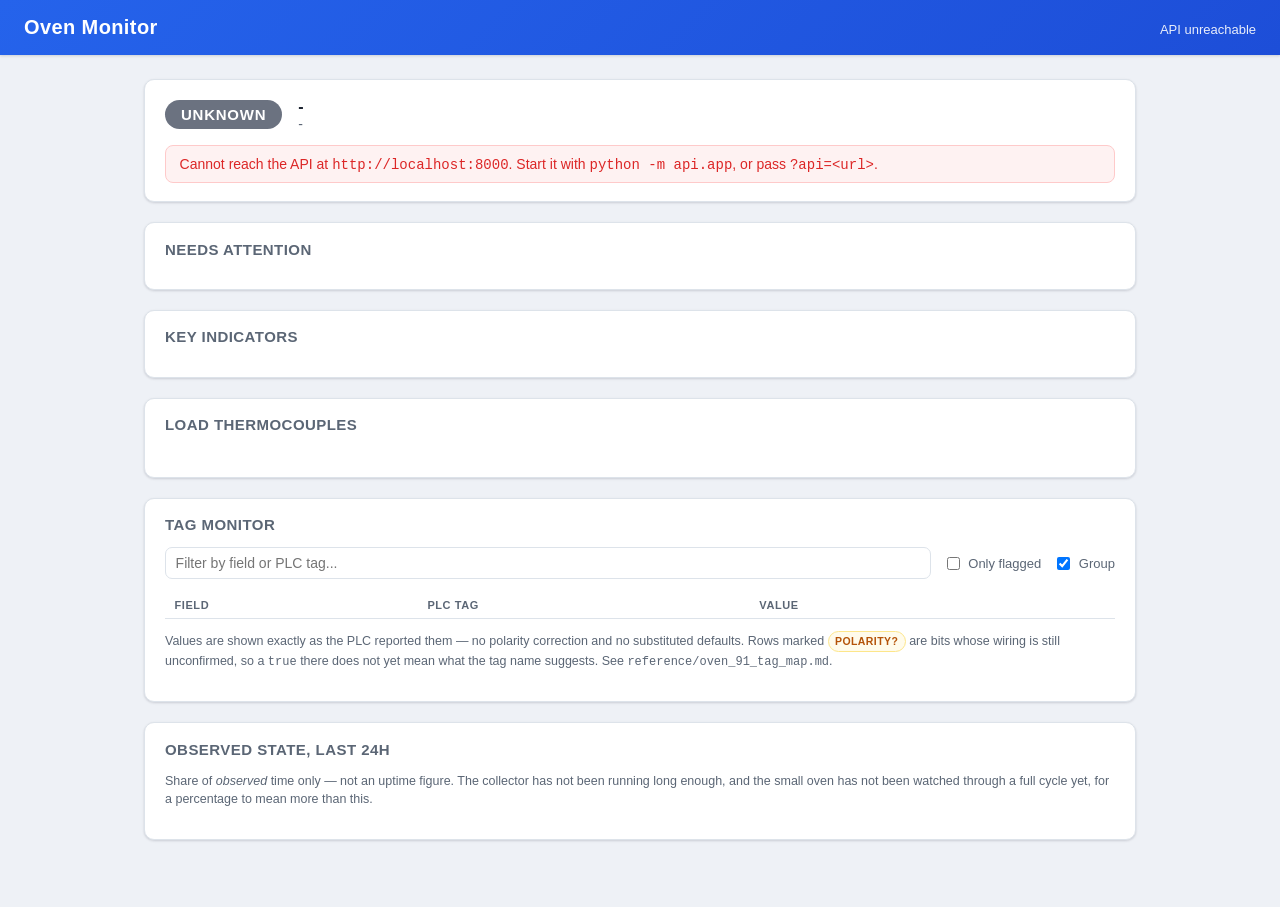
==== docs/index.html @ 99015d9e "Add read-only API and tag-monitor dashboard for the small oven Establishes the api/ and docs/ infras" ====
<!doctype html>
<html lang="en">
<head>
  <meta charset="utf-8">
  <meta name="viewport" content="width=device-width, initial-scale=1">
  <title>Oven Monitor</title>
  <link rel="stylesheet" href="style.css">
</head>
<body>
  <header class="app-header">
    <span class="app-header-title">Oven Monitor</span>
    <div class="app-header-meta">
      <span id="oven-picker-wrap" class="app-header-subtitle"></span>
      <span id="last-updated" class="app-header-subtitle">connecting...</span>
    </div>
  </header>

  <main>
    <section class="card">
      <div class="status-row">
        <span id="state-badge" class="badge UNKNOWN">UNKNOWN</span>
        <div>
          <div id="oven-name" style="font-weight: 700;">-</div>
          <div id="status-reason" class="status-reason">-</div>
        </div>
      </div>
      <div id="stale-banner" class="banner hidden"></div>
    </section>

    <section class="card">
      <h2>Needs attention</h2>
      <div id="attention-list"></div>
    </section>

    <section class="card">
      <h2>Key indicators</h2>
      <div id="tile-grid" class="tile-grid"></div>
    </section>

    <section class="card" id="probe-card">
      <h2>Load thermocouples</h2>
      <div id="probe-grid" class="probe-grid"></div>
      <p class="footnote" id="probe-note"></p>
    </section>

    <section class="card">
      <h2>Tag monitor</h2>
      <div class="table-tools">
        <input type="search" id="tag-filter" placeholder="Filter by field or PLC tag...">
        <label><input type="checkbox" id="only-flagged"> Only flagged</label>
        <label><input type="checkbox" id="group-tags" checked> Group</label>
      </div>
      <div class="overflow-wrap">
        <table id="tag-table">
          <thead>
            <tr>
              <th>Field</th>
              <th>PLC tag</th>
              <th>Value</th>
              <th></th>
            </tr>
          </thead>
          <tbody></tbody>
        </table>
      </div>
      <p class="footnote">
        Values are shown exactly as the PLC reported them &mdash; no polarity correction and no
        substituted defaults. Rows marked <span class="flag">polarity?</span> are bits whose
        wiring is still unconfirmed, so a <code>true</code> there does not yet mean what the tag
        name suggests. See <code>reference/oven_91_tag_map.md</code>.
      </p>
    </section>

    <section class="card">
      <h2>Observed state, last 24h</h2>
      <div id="state-summary"></div>
      <p class="footnote">
        Share of <em>observed</em> time only &mdash; not an uptime figure. The collector has not
        been running long enough, and the small oven has not been watched through a full cycle
        yet, for a percentage to mean more than this.
      </p>
    </section>
  </main>

  <script src="app.js"></script>
</body>
</html>
---- docs/style.css ----
/* Oven Monitor dashboard.
   Design tokens intentionally match granco_monitor's docs/style.css so the
   two dashboards read as siblings rather than as unrelated tools. */

:root {
  color-scheme: light dark;
  --color-bg: #eef1f6;
  --color-surface: #ffffff;
  --color-surface-alt: #f6f8fb;
  --color-border: #dde3ea;
  --color-text: #1c2430;
  --color-text-muted: #5b6675;
  --color-accent: #2563eb;
  --color-accent-dark: #1d4ed8;
  --radius: 10px;
  --shadow: 0 1px 3px rgba(15, 23, 42, 0.1), 0 1px 2px rgba(15, 23, 42, 0.06);

  --running: #16a34a;
  --idle: #d97706;
  --unknown: #6b7280;
  --fault: #dc2626;

  --warn: #dc2626;
  --warn-bg: #fef2f2;
  --warn-border: #fecaca;
  --note: #b45309;
  --note-bg: #fffbeb;
  --note-border: #fde68a;
  --ok: #16a34a;

  --mono: ui-monospace, SFMono-Regular, "SF Mono", Menlo, Consolas, monospace;
}

@media (prefers-color-scheme: dark) {
  :root {
    --color-bg: #14161a;
    --color-surface: #1e2126;
    --color-surface-alt: #24272d;
    --color-border: #2c2f36;
    --color-text: #e8eaed;
    --color-text-muted: #9aa0a6;
    --color-accent: #3b82f6;
    --color-accent-dark: #2563eb;
    --shadow: 0 1px 3px rgba(0, 0, 0, 0.4), 0 1px 2px rgba(0, 0, 0, 0.3);

    --warn: #f87171;
    --warn-bg: #3a1414;
    --warn-border: #7f1d1d;
    --note: #fbbf24;
    --note-bg: #3a2e14;
    --note-border: #78350f;
  }
}

* { box-sizing: border-box; }

body {
  margin: 0;
  padding: 0 0 3rem;
  background: var(--color-bg);
  color: var(--color-text);
  font-family: -apple-system, BlinkMacSystemFont, "Segoe UI", Roboto, "Helvetica Neue", Arial, sans-serif;
  font-size: 16px;
}

/* Header ------------------------------------------------------ */

.app-header {
  display: flex;
  align-items: baseline;
  justify-content: space-between;
  flex-wrap: wrap;
  gap: 10px;
  padding: 16px 24px;
  margin-bottom: 1.5rem;
  background: linear-gradient(135deg, var(--color-accent), var(--color-accent-dark));
  color: #fff;
  box-shadow: var(--shadow);
}

.app-header-title { font-size: 20px; font-weight: 700; letter-spacing: 0.02em; }
.app-header-meta { display: flex; align-items: baseline; gap: 1rem; }
.app-header-subtitle { font-size: 13px; font-weight: 400; opacity: 0.9; }

/* Layout ------------------------------------------------------ */

main { max-width: 1040px; margin: 0 auto; padding: 0 1.5rem; }

.card {
  background: var(--color-surface);
  border: 1px solid var(--color-border);
  border-radius: var(--radius);
  box-shadow: var(--shadow);
  padding: 1.1rem 1.25rem;
  margin-bottom: 1.25rem;
}

.card h2 {
  margin: 0 0 0.85rem;
  font-size: 15px;
  font-weight: 700;
  letter-spacing: 0.03em;
  text-transform: uppercase;
  color: var(--color-text-muted);
}

/* Status ------------------------------------------------------ */

.status-row { display: flex; align-items: center; flex-wrap: wrap; gap: 1rem; }

.badge {
  display: inline-block;
  padding: 0.4rem 1rem;
  border-radius: 999px;
  font-size: 15px;
  font-weight: 700;
  letter-spacing: 0.05em;
  color: #fff;
  background: var(--unknown);
}
.badge.RUNNING { background: var(--running); }
.badge.IDLE    { background: var(--idle); }
.badge.FAULT   { background: var(--fault); }
.badge.UNKNOWN { background: var(--unknown); }

.status-reason { color: var(--color-text-muted); font-size: 14px; }

.banner {
  margin-top: 0.85rem;
  padding: 0.6rem 0.85rem;
  border-radius: 8px;
  font-size: 14px;
  border: 1px solid var(--warn-border);
  background: var(--warn-bg);
  color: var(--warn);
}
.hidden { display: none; }

/* Attention list ---------------------------------------------- */

.attention-item {
  display: flex;
  gap: 0.7rem;
  align-items: flex-start;
  padding: 0.6rem 0.75rem;
  border-radius: 8px;
  margin-bottom: 0.5rem;
  font-size: 14px;
  line-height: 1.45;
  border: 1px solid var(--note-border);
  background: var(--note-bg);
}
.attention-item:last-child { margin-bottom: 0; }
.attention-item.sev-warn { border-color: var(--warn-border); background: var(--warn-bg); }
.attention-item.sev-ok {
  border-color: var(--color-border);
  background: var(--color-surface-alt);
  color: var(--color-text-muted);
}
.attention-icon { font-size: 15px; line-height: 1.4; }
.attention-title { font-weight: 600; }
.attention-detail { color: var(--color-text-muted); margin-top: 0.15rem; }
.sev-warn .attention-title { color: var(--warn); }
.sev-note .attention-title { color: var(--note); }

/* Tiles -------------------------------------------------------- */

.tile-grid {
  display: grid;
  grid-template-columns: repeat(auto-fit, minmax(150px, 1fr));
  gap: 0.75rem;
}

.tile {
  background: var(--color-surface-alt);
  border: 1px solid var(--color-border);
  border-radius: 8px;
  padding: 0.7rem 0.8rem;
}
.tile-label {
  font-size: 11px;
  text-transform: uppercase;
  letter-spacing: 0.06em;
  color: var(--color-text-muted);
  font-weight: 600;
}
.tile-value { font-size: 24px; font-weight: 700; margin-top: 0.2rem; }
.tile-sub { font-size: 12px; color: var(--color-text-muted); margin-top: 0.1rem; }

/* Probe grid --------------------------------------------------- */

.probe-grid {
  display: grid;
  grid-template-columns: repeat(auto-fit, minmax(104px, 1fr));
  gap: 0.6rem;
}
.probe {
  border: 1px solid var(--color-border);
  border-radius: 8px;
  padding: 0.55rem 0.6rem;
  background: var(--color-surface-alt);
  text-align: center;
}
.probe-name {
  font-size: 10.5px;
  letter-spacing: 0.05em;
  color: var(--color-text-muted);
  font-weight: 600;
  text-transform: uppercase;
}
.probe-value { font-size: 19px; font-weight: 700; margin-top: 0.15rem; }
.probe.invalid { border-color: var(--warn-border); background: var(--warn-bg); }
.probe.invalid .probe-value { color: var(--warn); font-size: 15px; }

/* Tag monitor table -------------------------------------------- */

.table-tools {
  display: flex;
  gap: 0.75rem;
  align-items: center;
  flex-wrap: wrap;
  margin-bottom: 0.75rem;
}
.table-tools input[type="search"] {
  flex: 1 1 220px;
  min-width: 180px;
  padding: 0.45rem 0.6rem;
  border: 1px solid var(--color-border);
  border-radius: 7px;
  background: var(--color-surface);
  color: var(--color-text);
  font-size: 14px;
}
.table-tools label { font-size: 13px; color: var(--color-text-muted); display: flex; gap: 0.35rem; align-items: center; }

.overflow-wrap { overflow-x: auto; }

table { width: 100%; border-collapse: collapse; font-size: 14px; }
th, td { text-align: left; padding: 0.45rem 0.6rem; border-bottom: 1px solid var(--color-border); }
th {
  font-size: 11px;
  text-transform: uppercase;
  letter-spacing: 0.05em;
  color: var(--color-text-muted);
  font-weight: 700;
  white-space: nowrap;
}
tbody tr:last-child td { border-bottom: none; }

td.field-name { font-weight: 600; white-space: nowrap; }
td.tag-name { font-family: var(--mono); font-size: 12.5px; color: var(--color-text-muted); white-space: nowrap; }
td.value { font-family: var(--mono); font-size: 13px; white-space: nowrap; }

.v-true  { color: var(--running); font-weight: 700; }
.v-false { color: var(--color-text-muted); }
.v-null  { color: var(--warn); font-style: italic; }

.flag {
  display: inline-block;
  font-size: 10.5px;
  font-weight: 700;
  letter-spacing: 0.04em;
  text-transform: uppercase;
  padding: 0.12rem 0.4rem;
  border-radius: 999px;
  border: 1px solid var(--note-border);
  background: var(--note-bg);
  color: var(--note);
  white-space: nowrap;
}

.group-row td {
  background: var(--color-surface-alt);
  font-size: 11px;
  text-transform: uppercase;
  letter-spacing: 0.06em;
  font-weight: 700;
  color: var(--color-text-muted);
}

.footnote { font-size: 12.5px; color: var(--color-text-muted); margin-top: 0.75rem; line-height: 1.5; }
.footnote code { font-family: var(--mono); font-size: 12px; }

@media (max-width: 640px) {
  main { padding: 0 0.9rem; }
  .app-header { padding: 14px 16px; }
  .tile-value { font-size: 20px; }
}
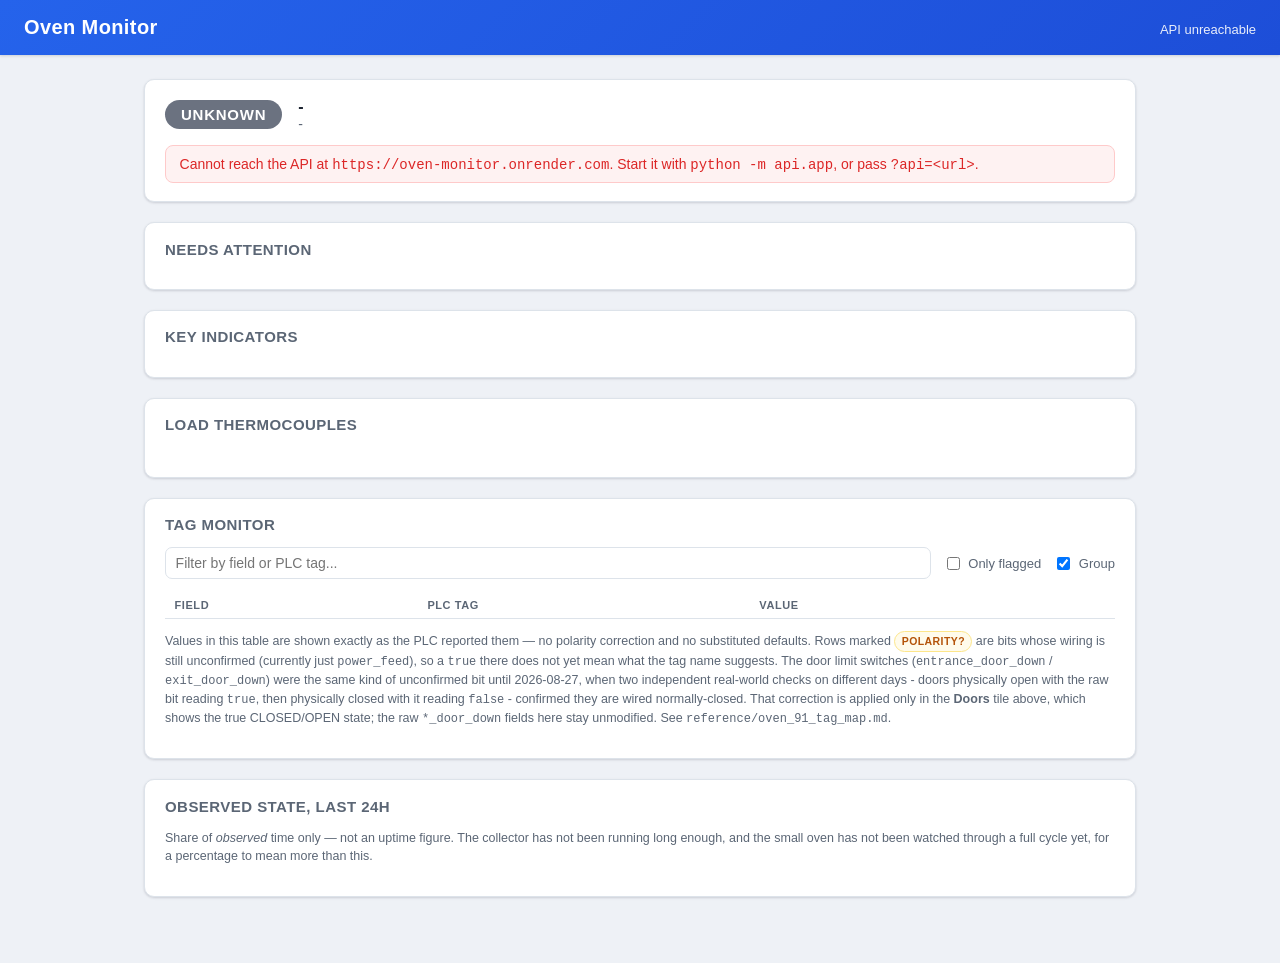
==== commit 8bd79ca4: "Confirm door polarity, fix burner% and Zone 2 display, add clock-drift margin Four changes, all grou" ====
--- a/docs/index.html
+++ b/docs/index.html
@@ -64,10 +64,17 @@
         </table>
       </div>
       <p class="footnote">
-        Values are shown exactly as the PLC reported them &mdash; no polarity correction and no
-        substituted defaults. Rows marked <span class="flag">polarity?</span> are bits whose
-        wiring is still unconfirmed, so a <code>true</code> there does not yet mean what the tag
-        name suggests. See <code>reference/oven_91_tag_map.md</code>.
+        Values in this table are shown exactly as the PLC reported them &mdash; no polarity
+        correction and no substituted defaults. Rows marked <span class="flag">polarity?</span>
+        are bits whose wiring is still unconfirmed (currently just <code>power_feed</code>), so a
+        <code>true</code> there does not yet mean what the tag name suggests. The door limit
+        switches (<code>entrance_door_down</code> / <code>exit_door_down</code>) were the same
+        kind of unconfirmed bit until 2026-08-27, when two independent real-world checks on
+        different days - doors physically open with the raw bit reading <code>true</code>, then
+        physically closed with it reading <code>false</code> - confirmed they are wired
+        normally-closed. That correction is applied only in the <strong>Doors</strong> tile above,
+        which shows the true CLOSED/OPEN state; the raw <code>*_door_down</code> fields here stay
+        unmodified. See <code>reference/oven_91_tag_map.md</code>.
       </p>
     </section>
 
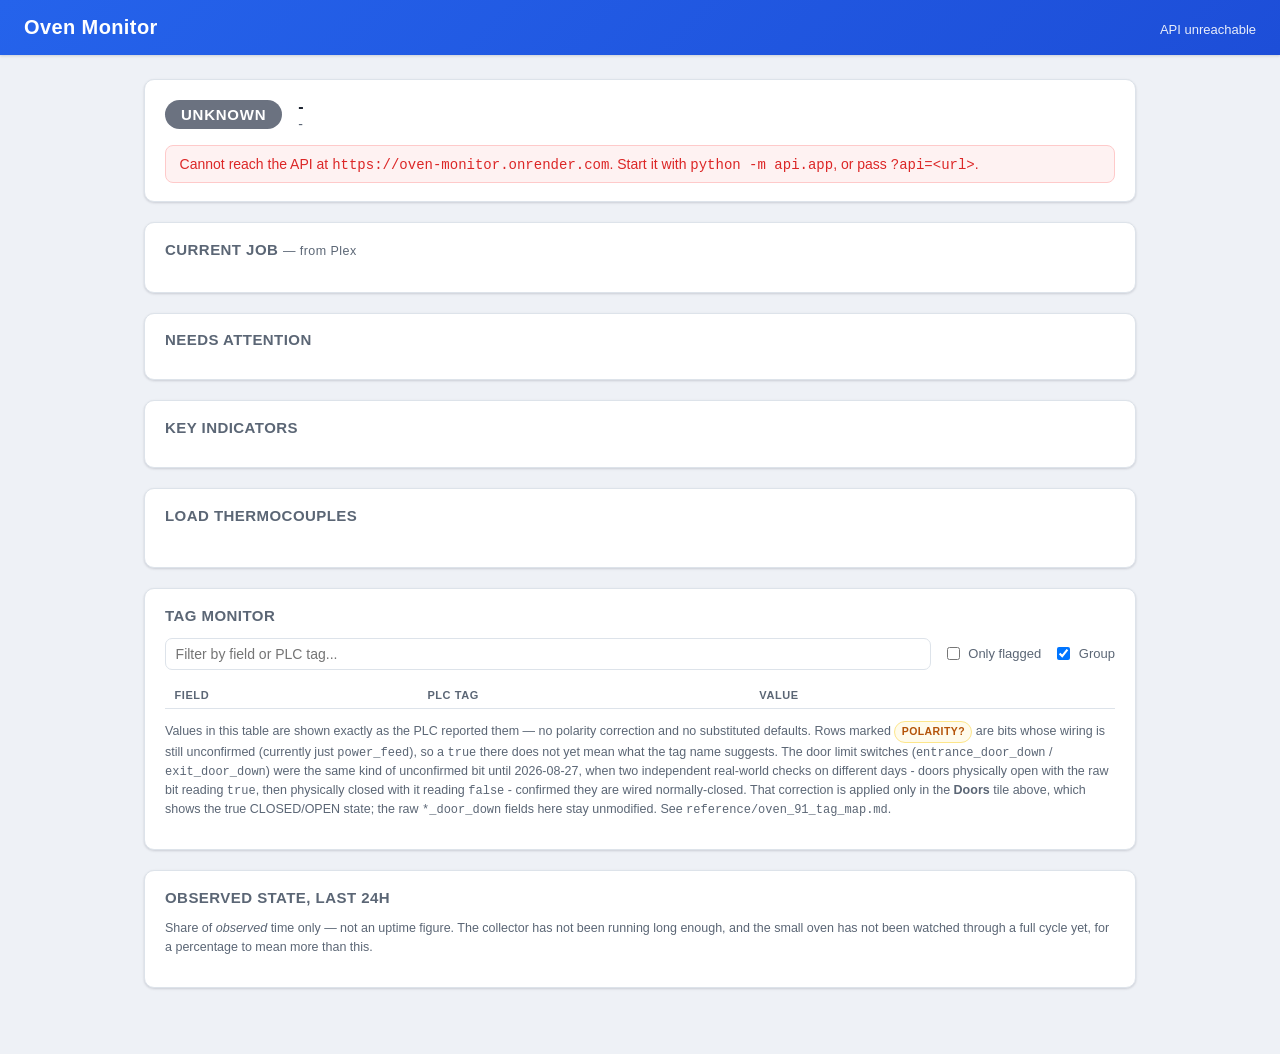
==== commit b25dab17: "Wire Plex job context through the full pipeline onto the dashboard Completes the standalone client f" ====
--- a/docs/index.html
+++ b/docs/index.html
@@ -25,6 +25,11 @@
         </div>
       </div>
       <div id="stale-banner" class="banner hidden"></div>
+    </section>
+
+    <section class="card" id="job-card">
+      <h2>Current job <span class="footnote" style="text-transform:none; font-weight:400;">&mdash; from Plex</span></h2>
+      <div id="job-content"></div>
     </section>
 
     <section class="card">
--- a/docs/style.css
+++ b/docs/style.css
@@ -255,6 +255,12 @@
 .v-false { color: var(--color-text-muted); }
 .v-null  { color: var(--warn); font-style: italic; }
 
+.flag.ok {
+  border-color: var(--color-border);
+  background: rgba(22, 163, 74, 0.12);
+  color: var(--ok);
+}
+
 .flag {
   display: inline-block;
   font-size: 10.5px;
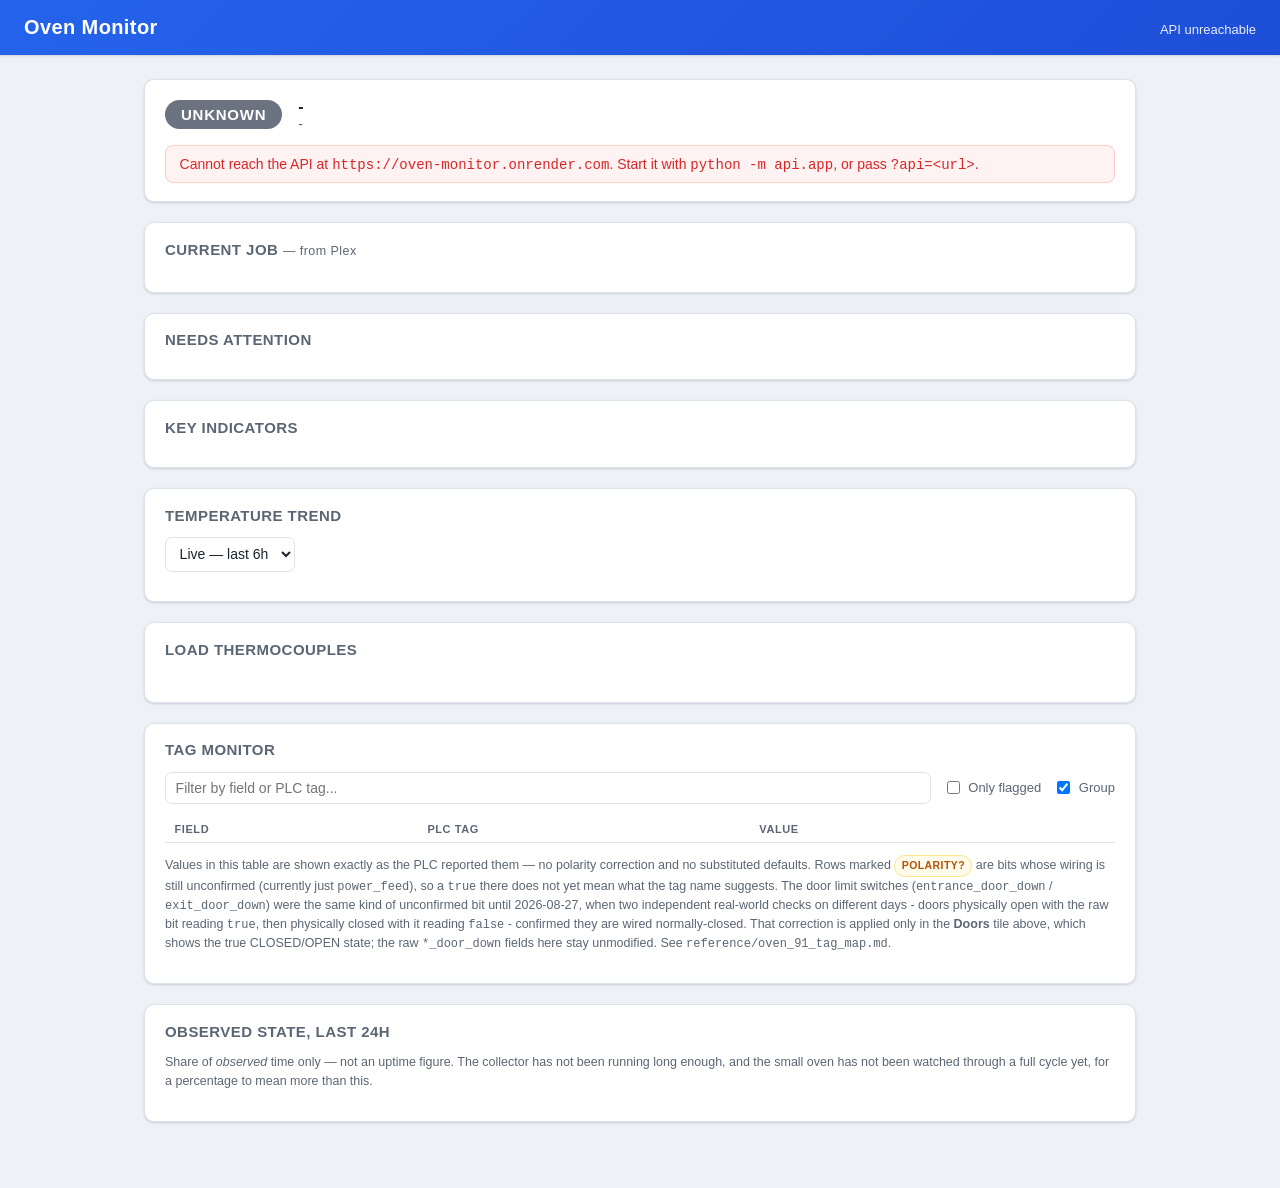
==== commit e6c4c4df: "Add live + historical temperature trend charts Zone 1 / Zone 2 (the two burner-associated load therm" ====
--- a/docs/index.html
+++ b/docs/index.html
@@ -40,6 +40,17 @@
     <section class="card">
       <h2>Key indicators</h2>
       <div id="tile-grid" class="tile-grid"></div>
+    </section>
+
+    <section class="card">
+      <h2>Temperature trend</h2>
+      <div class="table-tools">
+        <select id="chart-mode">
+          <option value="live">Live &mdash; last 6h</option>
+        </select>
+        <span id="chart-range-label" class="footnote" style="margin:0;"></span>
+      </div>
+      <div id="temp-chart-container"></div>
     </section>
 
     <section class="card" id="probe-card">
--- a/docs/style.css
+++ b/docs/style.css
@@ -231,6 +231,43 @@
   color: var(--color-text);
   font-size: 14px;
 }
+
+.table-tools select {
+  padding: 0.45rem 0.6rem;
+  border: 1px solid var(--color-border);
+  border-radius: 7px;
+  background: var(--color-surface);
+  color: var(--color-text);
+  font-size: 14px;
+  max-width: 100%;
+}
+
+/* Temperature trend chart -------------------------------------- */
+
+#temp-chart-container { overflow-x: auto; }
+
+.temp-chart { display: block; }
+.chart-grid { stroke: var(--color-border); stroke-width: 1; }
+.chart-axis-label {
+  fill: var(--color-text-muted);
+  font-size: 11px;
+  font-family: -apple-system, BlinkMacSystemFont, "Segoe UI", Roboto, sans-serif;
+}
+.chart-line { stroke-width: 2; }
+.chart-line-zone1 { stroke: var(--color-accent); }
+.chart-line-zone2 { stroke: var(--note); }
+
+.chart-legend {
+  display: flex;
+  gap: 1.25rem;
+  margin-top: 0.5rem;
+  font-size: 13px;
+  color: var(--color-text-muted);
+}
+.chart-legend-item { display: flex; align-items: center; gap: 0.4rem; }
+.chart-swatch { display: inline-block; width: 14px; height: 3px; border-radius: 2px; }
+.chart-swatch-zone1 { background: var(--color-accent); }
+.chart-swatch-zone2 { background: var(--note); }
 .table-tools label { font-size: 13px; color: var(--color-text-muted); display: flex; gap: 0.35rem; align-items: center; }
 
 .overflow-wrap { overflow-x: auto; }
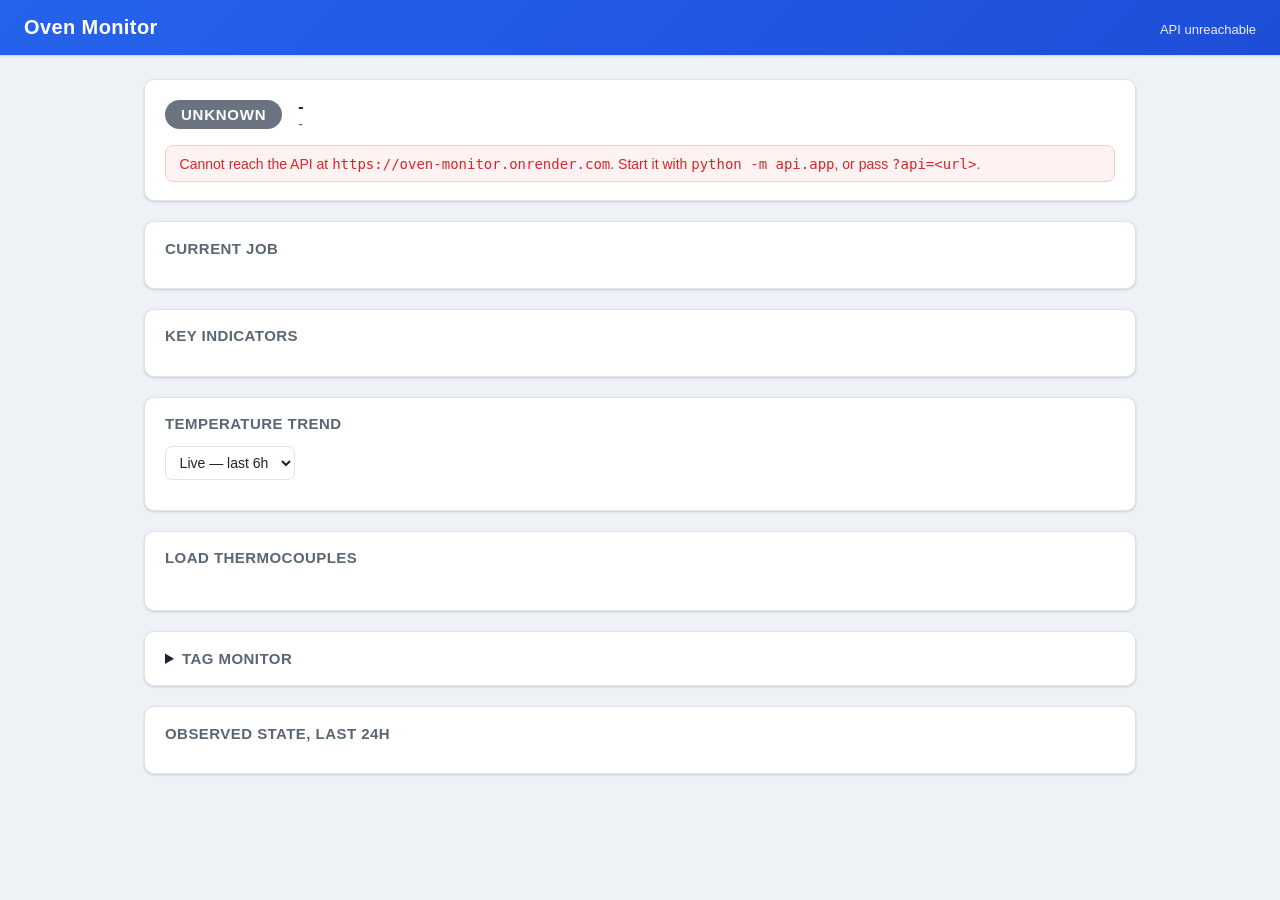
==== commit 5c08c687: "Simplify the dashboard, and fix two real large-oven display bugs Frontend cleanup per user feedback " ====
--- a/docs/index.html
+++ b/docs/index.html
@@ -28,13 +28,8 @@
     </section>
 
     <section class="card" id="job-card">
-      <h2>Current job <span class="footnote" style="text-transform:none; font-weight:400;">&mdash; from Plex</span></h2>
+      <h2>Current job</h2>
       <div id="job-content"></div>
-    </section>
-
-    <section class="card">
-      <h2>Needs attention</h2>
-      <div id="attention-list"></div>
     </section>
 
     <section class="card">
@@ -59,9 +54,9 @@
       <p class="footnote" id="probe-note"></p>
     </section>
 
-    <section class="card">
-      <h2>Tag monitor</h2>
-      <div class="table-tools">
+    <details class="card">
+      <summary><h2>Tag monitor</h2></summary>
+      <div class="table-tools" style="margin-top:0.85rem;">
         <input type="search" id="tag-filter" placeholder="Filter by field or PLC tag...">
         <label><input type="checkbox" id="only-flagged"> Only flagged</label>
         <label><input type="checkbox" id="group-tags" checked> Group</label>
@@ -80,28 +75,14 @@
         </table>
       </div>
       <p class="footnote">
-        Values in this table are shown exactly as the PLC reported them &mdash; no polarity
-        correction and no substituted defaults. Rows marked <span class="flag">polarity?</span>
-        are bits whose wiring is still unconfirmed (currently just <code>power_feed</code>), so a
-        <code>true</code> there does not yet mean what the tag name suggests. The door limit
-        switches (<code>entrance_door_down</code> / <code>exit_door_down</code>) were the same
-        kind of unconfirmed bit until 2026-08-27, when two independent real-world checks on
-        different days - doors physically open with the raw bit reading <code>true</code>, then
-        physically closed with it reading <code>false</code> - confirmed they are wired
-        normally-closed. That correction is applied only in the <strong>Doors</strong> tile above,
-        which shows the true CLOSED/OPEN state; the raw <code>*_door_down</code> fields here stay
-        unmodified. See <code>reference/oven_91_tag_map.md</code>.
+        Raw PLC readings, no polarity correction applied. <span class="flag">polarity?</span>
+        marks bits whose wiring is still unconfirmed.
       </p>
-    </section>
+    </details>
 
     <section class="card">
       <h2>Observed state, last 24h</h2>
       <div id="state-summary"></div>
-      <p class="footnote">
-        Share of <em>observed</em> time only &mdash; not an uptime figure. The collector has not
-        been running long enough, and the small oven has not been watched through a full cycle
-        yet, for a percentage to mean more than this.
-      </p>
     </section>
   </main>
 
--- a/docs/style.css
+++ b/docs/style.css
@@ -104,6 +104,10 @@
   color: var(--color-text-muted);
 }
 
+.card summary { cursor: pointer; }
+.card summary h2 { display: inline; margin: 0; }
+.card[open] summary h2 { margin-bottom: 0; }
+
 /* Status ------------------------------------------------------ */
 
 .status-row { display: flex; align-items: center; flex-wrap: wrap; gap: 1rem; }
@@ -136,32 +140,9 @@
 }
 .hidden { display: none; }
 
-/* Attention list ---------------------------------------------- */
-
-.attention-item {
-  display: flex;
-  gap: 0.7rem;
-  align-items: flex-start;
-  padding: 0.6rem 0.75rem;
-  border-radius: 8px;
-  margin-bottom: 0.5rem;
-  font-size: 14px;
-  line-height: 1.45;
-  border: 1px solid var(--note-border);
-  background: var(--note-bg);
-}
-.attention-item:last-child { margin-bottom: 0; }
-.attention-item.sev-warn { border-color: var(--warn-border); background: var(--warn-bg); }
-.attention-item.sev-ok {
-  border-color: var(--color-border);
-  background: var(--color-surface-alt);
-  color: var(--color-text-muted);
-}
-.attention-icon { font-size: 15px; line-height: 1.4; }
-.attention-title { font-weight: 600; }
+/* Generic muted inline message (chart/job/state "nothing to show yet" text) */
+
 .attention-detail { color: var(--color-text-muted); margin-top: 0.15rem; }
-.sev-warn .attention-title { color: var(--warn); }
-.sev-note .attention-title { color: var(--note); }
 
 /* Tiles -------------------------------------------------------- */
 
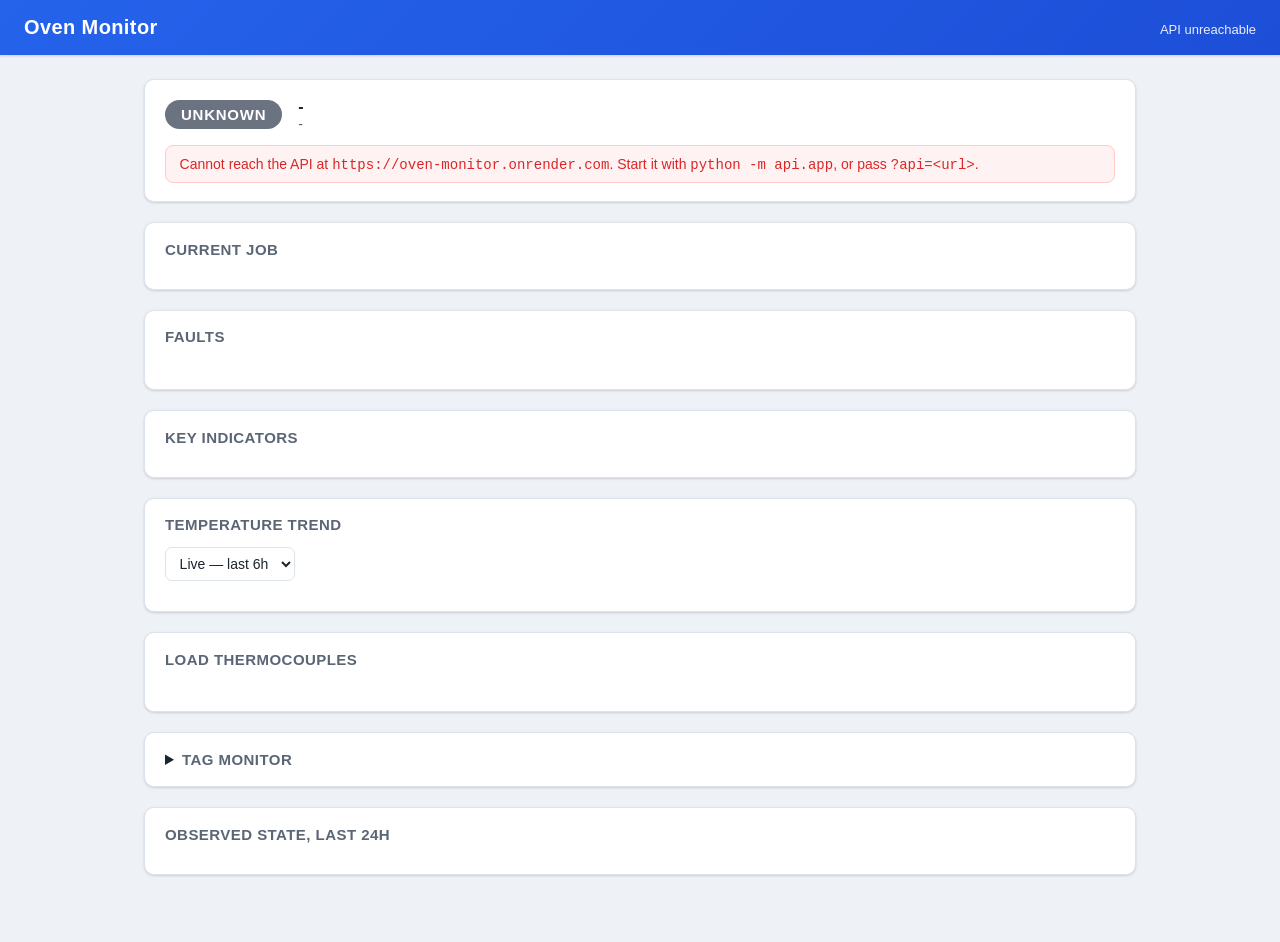
==== commit b8f7898e: "Add a Faults card, and a Purge tile in place of Exhaust - New "Faults" card lists every field whose " ====
--- a/docs/index.html
+++ b/docs/index.html
@@ -30,6 +30,12 @@
     <section class="card" id="job-card">
       <h2>Current job</h2>
       <div id="job-content"></div>
+    </section>
+
+    <section class="card" id="faults-card">
+      <h2>Faults</h2>
+      <div id="faults-grid" class="probe-grid"></div>
+      <p class="footnote" id="faults-note"></p>
     </section>
 
     <section class="card">
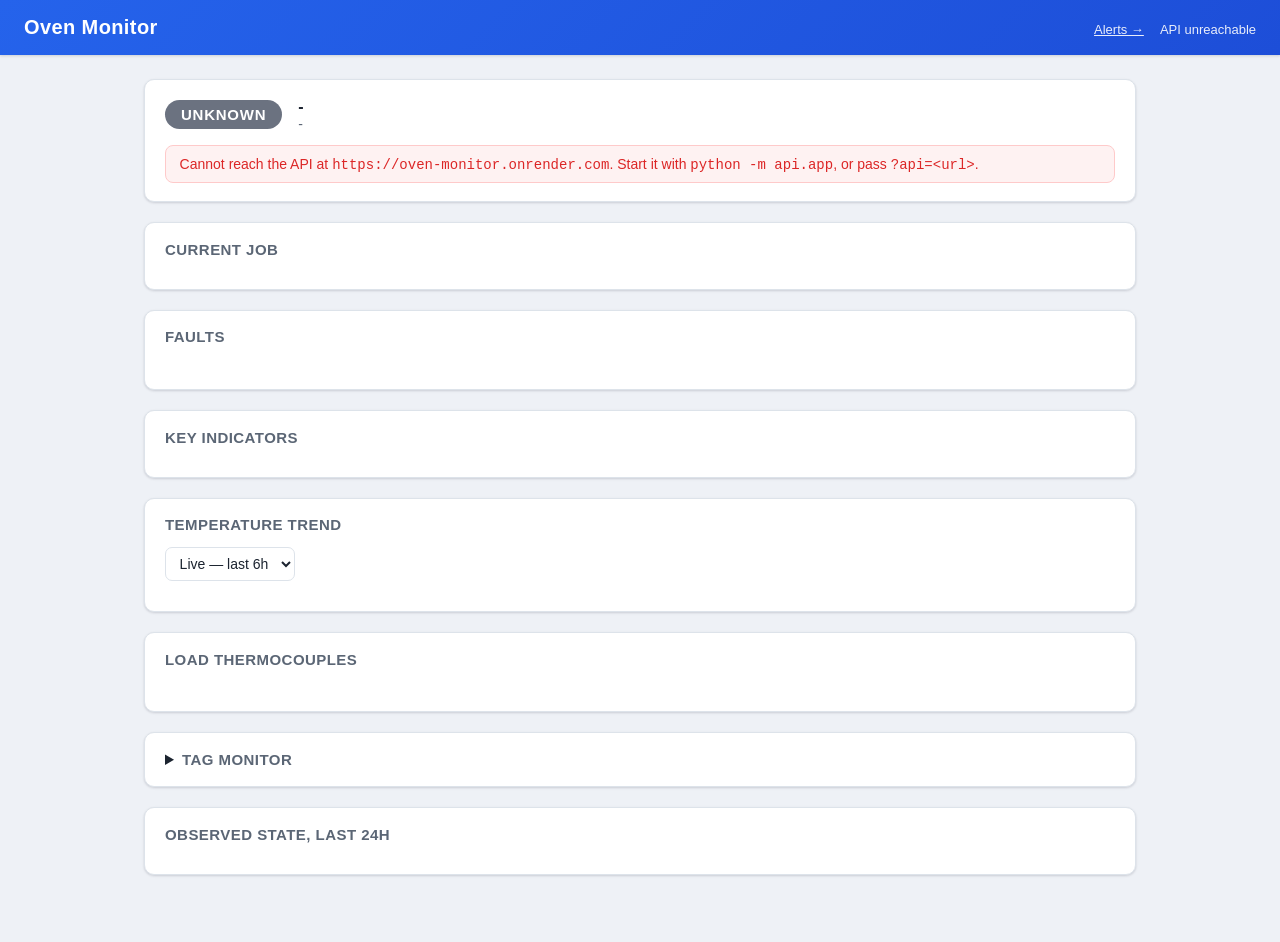
==== commit 23d4da6b: "Add user-configurable Teams alerts for both ovens (ported from granco_monitor) Vendors the generic a" ====
--- a/docs/index.html
+++ b/docs/index.html
@@ -4,6 +4,7 @@
   <meta charset="utf-8">
   <meta name="viewport" content="width=device-width, initial-scale=1">
   <title>Oven Monitor</title>
+  <link rel="icon" type="image/png" href="uacj-icon.png">
   <link rel="stylesheet" href="style.css">
 </head>
 <body>
@@ -11,6 +12,7 @@
     <span class="app-header-title">Oven Monitor</span>
     <div class="app-header-meta">
       <span id="oven-picker-wrap" class="app-header-subtitle"></span>
+      <a class="app-header-subtitle" style="color:#fff;" href="alerts.html">Alerts &rarr;</a>
       <span id="last-updated" class="app-header-subtitle">connecting...</span>
     </div>
   </header>
--- a/docs/style.css
+++ b/docs/style.css
@@ -12,6 +12,7 @@
   --color-text-muted: #5b6675;
   --color-accent: #2563eb;
   --color-accent-dark: #1d4ed8;
+  --color-accent-soft: #e6eefe;
   --radius: 10px;
   --shadow: 0 1px 3px rgba(15, 23, 42, 0.1), 0 1px 2px rgba(15, 23, 42, 0.06);
 
@@ -41,6 +42,7 @@
     --color-text-muted: #9aa0a6;
     --color-accent: #3b82f6;
     --color-accent-dark: #2563eb;
+    --color-accent-soft: #1e2c4d;
     --shadow: 0 1px 3px rgba(0, 0, 0, 0.4), 0 1px 2px rgba(0, 0, 0, 0.3);
 
     --warn: #f87171;
@@ -310,3 +312,226 @@
   .app-header { padding: 14px 16px; }
   .tile-value { font-size: 20px; }
 }
+
+/* ------------------------------------------------------------ */
+/* Alerts page                                                    */
+/* ------------------------------------------------------------ */
+/* Ported from granco_monitor's docs/style.css (itself ported from picos'
+   AlertsView) - same class names, restated against this file's own
+   tokens. Buttons/forms didn't exist in this stylesheet before this page
+   needed them - this dashboard was read-only until now. */
+
+.btn {
+  border: none;
+  border-radius: var(--radius);
+  padding: 0.5rem 0.9rem;
+  font-size: 0.85rem;
+  font-weight: 600;
+  cursor: pointer;
+}
+.btn:disabled { opacity: 0.5; cursor: default; }
+
+.btn-primary { background: var(--color-accent); color: #fff; }
+.btn-primary:hover:not(:disabled) { background: var(--color-accent-dark); }
+
+.btn-secondary { background: var(--color-accent-soft); color: var(--color-accent-dark); }
+.btn-secondary:hover:not(:disabled) { background: var(--color-border); }
+
+.btn-link { background: none; color: var(--color-accent); padding: 0; font-weight: 500; text-decoration: underline; }
+
+.preset-buttons {
+  display: flex;
+  flex-wrap: wrap;
+  gap: 10px;
+  margin: 10px 0;
+}
+
+.trigger-builder {
+  background: var(--color-bg);
+  border: 1px solid var(--color-border);
+  border-radius: var(--radius);
+  padding: 15px 20px;
+  margin: 10px 0;
+}
+
+.trigger-form-row {
+  display: flex;
+  flex-wrap: wrap;
+  align-items: flex-end;
+  gap: 15px;
+}
+
+.trigger-form-row label {
+  display: flex;
+  flex-direction: column;
+  gap: 4px;
+  font-size: 13px;
+  color: var(--color-text-muted);
+  text-transform: uppercase;
+  letter-spacing: 0.5px;
+}
+
+.trigger-form-row .trigger-field-label {
+  flex: 1 1 260px;
+  min-width: 220px;
+}
+
+.trigger-form-row input,
+.trigger-form-row select {
+  text-transform: none;
+  font-size: 15px;
+  margin: 0;
+  padding: 8px 10px;
+  border: 1px solid var(--color-border);
+  border-radius: 5px;
+  background: var(--color-surface);
+  color: var(--color-text);
+}
+
+.trigger-form-row .duration-input {
+  display: flex;
+  gap: 6px;
+}
+
+.trigger-form-row .duration-input input {
+  width: 70px;
+}
+
+.condition-row-wrap {
+  display: flex;
+  align-items: center;
+  gap: 10px;
+  margin-bottom: 10px;
+}
+
+.condition-row {
+  display: flex;
+  flex-wrap: wrap;
+  align-items: center;
+  gap: 10px;
+  flex: 1;
+}
+
+.condition-row select,
+.condition-row input {
+  font-size: 15px;
+  margin: 0;
+  padding: 8px 10px;
+  border: 1px solid var(--color-border);
+  border-radius: 5px;
+  background: var(--color-surface);
+  color: var(--color-text);
+}
+
+.condition-row select:first-child {
+  flex: 1 1 260px;
+  min-width: 220px;
+}
+
+.condition-row input[type="number"],
+.condition-row input[type="text"] {
+  width: 150px;
+}
+
+.and-label {
+  font-size: 12px;
+  font-weight: 700;
+  color: var(--color-text-muted);
+  letter-spacing: 0.5px;
+  width: 34px;
+  flex: 0 0 auto;
+}
+
+.condition-remove {
+  padding: 6px 10px;
+  font-size: 14px;
+  line-height: 1;
+}
+
+.add-condition-button {
+  padding: 8px 12px;
+  font-size: 16px;
+  line-height: 1;
+  flex: 0 0 auto;
+}
+
+.trigger-list {
+  list-style: none;
+  margin: 10px 0;
+  padding: 0;
+}
+
+.trigger-list-item {
+  display: flex;
+  justify-content: space-between;
+  align-items: center;
+  gap: 10px;
+  background: var(--color-accent-soft);
+  border-radius: 6px;
+  padding: 8px 14px;
+  margin-bottom: 6px;
+}
+
+.trigger-list-item button {
+  padding: 4px 10px;
+  font-size: 12px;
+}
+
+.test-result {
+  font-size: 14px;
+  font-weight: 600;
+  flex-basis: 100%;
+}
+
+.test-result.test-ok { color: var(--running); }
+.test-result.test-error { color: var(--warn); }
+
+.alert-card {
+  border: 1px solid var(--color-border);
+  border-radius: var(--radius);
+  padding: 12px 18px;
+  margin-bottom: 12px;
+}
+
+.alert-card-header {
+  display: flex;
+  justify-content: space-between;
+  align-items: center;
+  flex-wrap: wrap;
+  gap: 10px;
+}
+
+.alert-card-header > div:last-child {
+  display: flex;
+  gap: 8px;
+}
+
+.alert-card-header button {
+  padding: 6px 12px;
+  font-size: 13px;
+}
+
+.spinner {
+  display: inline-block;
+  width: 11px;
+  height: 11px;
+  border: 2px solid var(--color-accent-soft);
+  border-top-color: var(--color-accent-dark);
+  border-radius: 50%;
+  animation: spin 0.7s linear infinite;
+  margin-right: 6px;
+  vertical-align: -1px;
+}
+
+.btn-primary .spinner {
+  border-color: rgba(255, 255, 255, 0.4);
+  border-top-color: #fff;
+}
+
+@keyframes spin {
+  to { transform: rotate(360deg); }
+}
+
+@media (prefers-reduced-motion: reduce) {
+  .spinner { animation: none; }
+}
